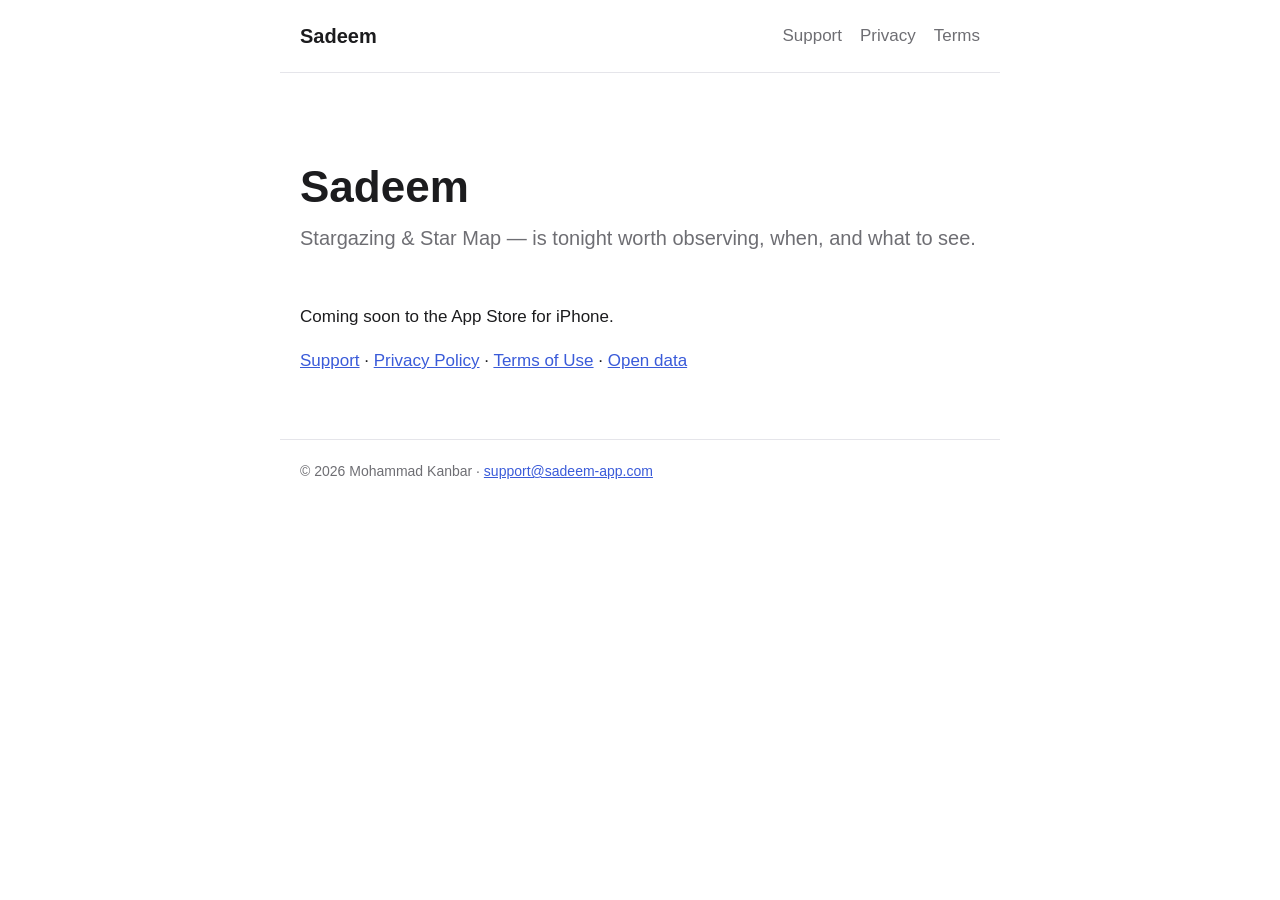
==== index.html @ 0cb6d9d6 "Sadeem website: privacy, terms, support and open data Co-Authored-By: Claude Opus 5.5 <noreply@anthr" ====
<!doctype html>
<html lang="en">
<head>
<meta charset="utf-8">
<meta name="viewport" content="width=device-width, initial-scale=1">
<title>Sadeem — Stargazing &amp; Star Map</title>
<meta name="description" content="Sadeem tells you whether tonight is worth observing, when, and what to see.">
<link rel="stylesheet" href="/style.css">
</head>
<body>
<header><a class="brand" href="/">Sadeem</a>
<nav><a href="/support/">Support</a><a href="/privacy/">Privacy</a><a href="/terms/">Terms</a></nav></header>
<main>
<section class="hero">
<h1>Sadeem</h1>
<p>Stargazing &amp; Star Map — is tonight worth observing, when, and what to see.</p>
</section>
<p>Coming soon to the App Store for iPhone.</p>
<p><a href="/support/">Support</a> · <a href="/privacy/">Privacy Policy</a> · <a href="/terms/">Terms of Use</a> · <a href="/data/">Open data</a></p>
</main>
<footer>© 2026 Mohammad Kanbar · <a href="mailto:support@sadeem-app.com">support@sadeem-app.com</a></footer>
</body>
</html>
---- style.css ----
:root {
  --bg: #ffffff;
  --text: #1c1c1e;
  --muted: #6e6e73;
  --line: #e5e5ea;
  --accent: #3a5bd9;
  color-scheme: light dark;
}
@media (prefers-color-scheme: dark) {
  :root {
    --bg: #0b0d14;
    --text: #f2f2f7;
    --muted: #a1a1aa;
    --line: #2c2c34;
    --accent: #8ea6ff;
  }
}
* { box-sizing: border-box; }
body {
  margin: 0;
  background: var(--bg);
  color: var(--text);
  font: 17px/1.6 -apple-system, BlinkMacSystemFont, "SF Pro Text", "Segoe UI", Roboto, sans-serif;
}
header, main, footer { max-width: 720px; margin: 0 auto; padding: 0 20px; }
header {
  display: flex; flex-wrap: wrap; gap: 12px; align-items: center; justify-content: space-between;
  padding-top: 20px; padding-bottom: 20px; border-bottom: 1px solid var(--line);
}
.brand { font-weight: 700; font-size: 20px; color: var(--text); text-decoration: none; }
nav { display: flex; gap: 18px; }
nav a { color: var(--muted); text-decoration: none; }
nav a:hover { color: var(--text); }
main { padding-top: 24px; padding-bottom: 48px; }
h1 { font-size: 34px; line-height: 1.2; margin: 16px 0 8px; }
h2 { font-size: 22px; margin: 36px 0 8px; }
h3 { font-size: 18px; margin: 28px 0 4px; }
a { color: var(--accent); }
hr { border: 0; border-top: 1px solid var(--line); margin: 32px 0; }
ul { padding-left: 22px; }
li { margin: 4px 0; }
footer { color: var(--muted); font-size: 14px; padding-top: 20px; padding-bottom: 40px; border-top: 1px solid var(--line); }
.hero { padding: 64px 0 32px; }
.hero h1 { font-size: 44px; margin: 0; }
.hero p { color: var(--muted); font-size: 20px; margin: 8px 0 0; }
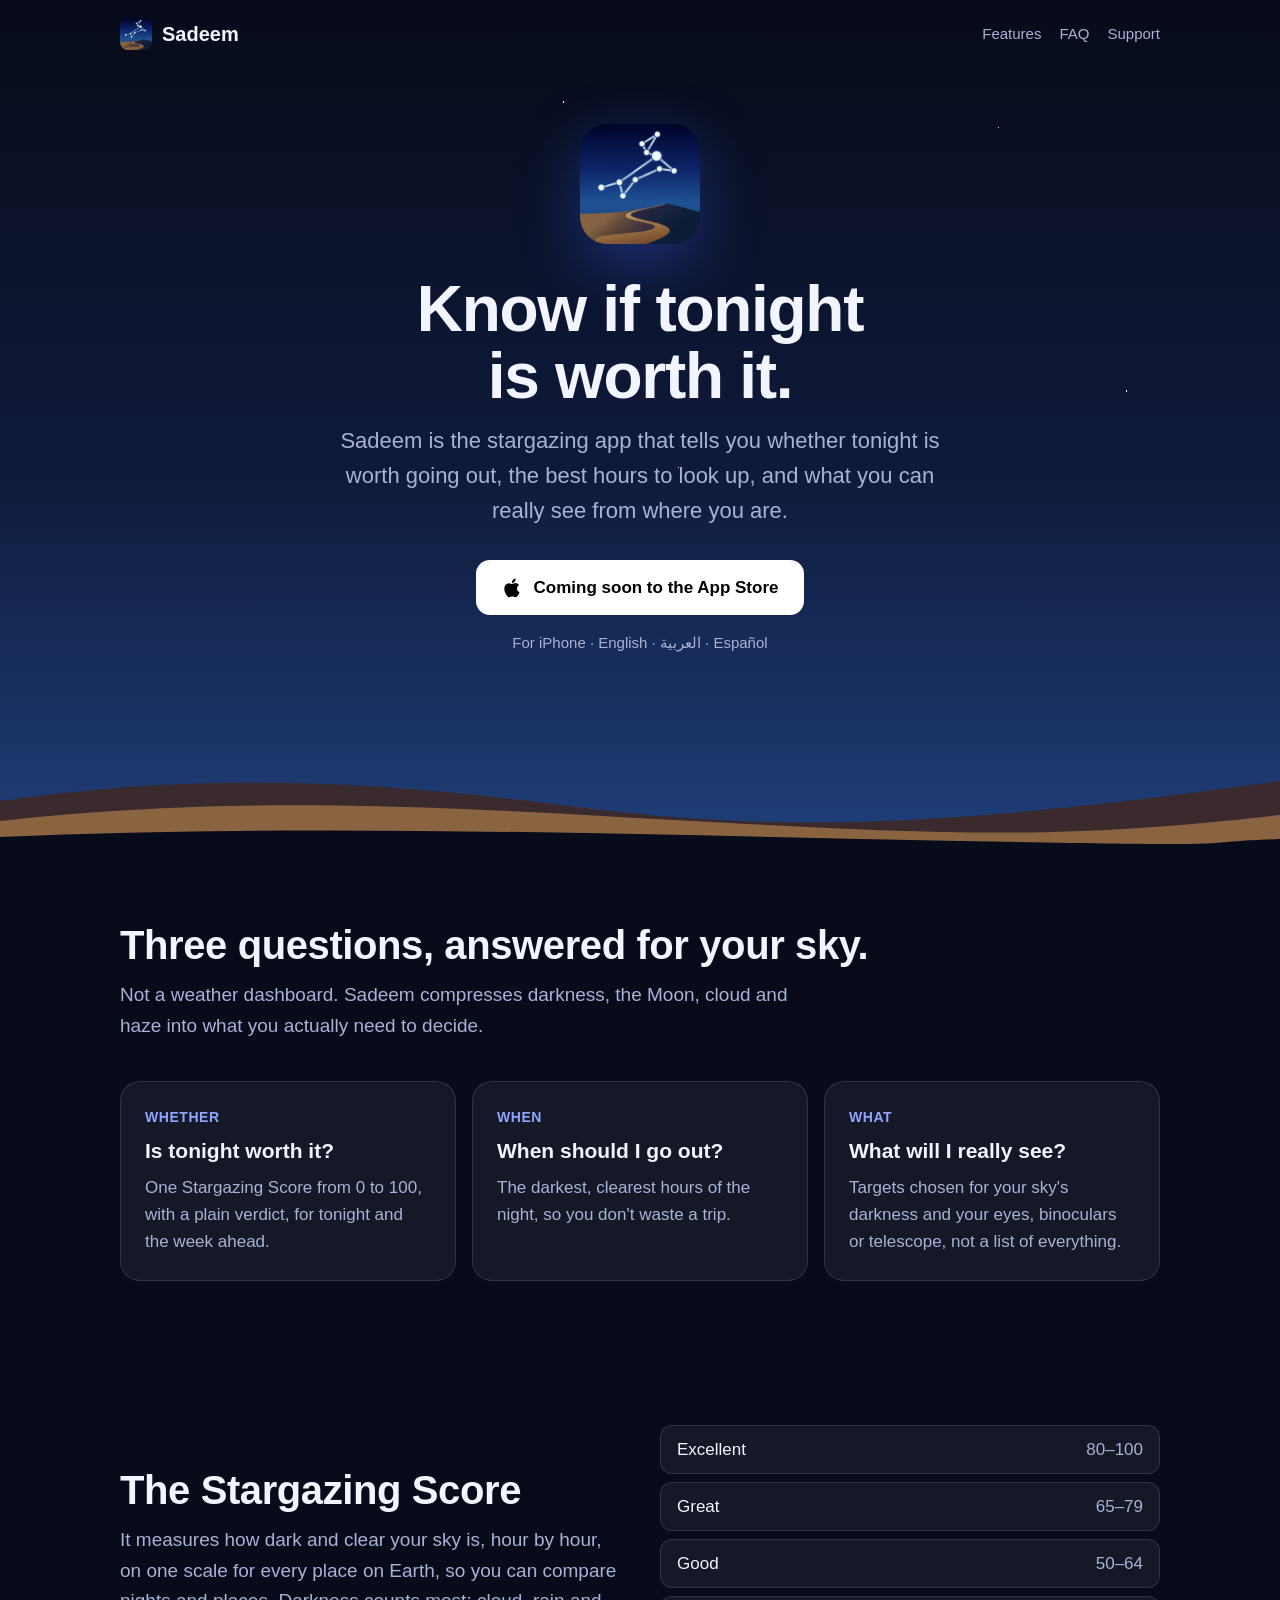
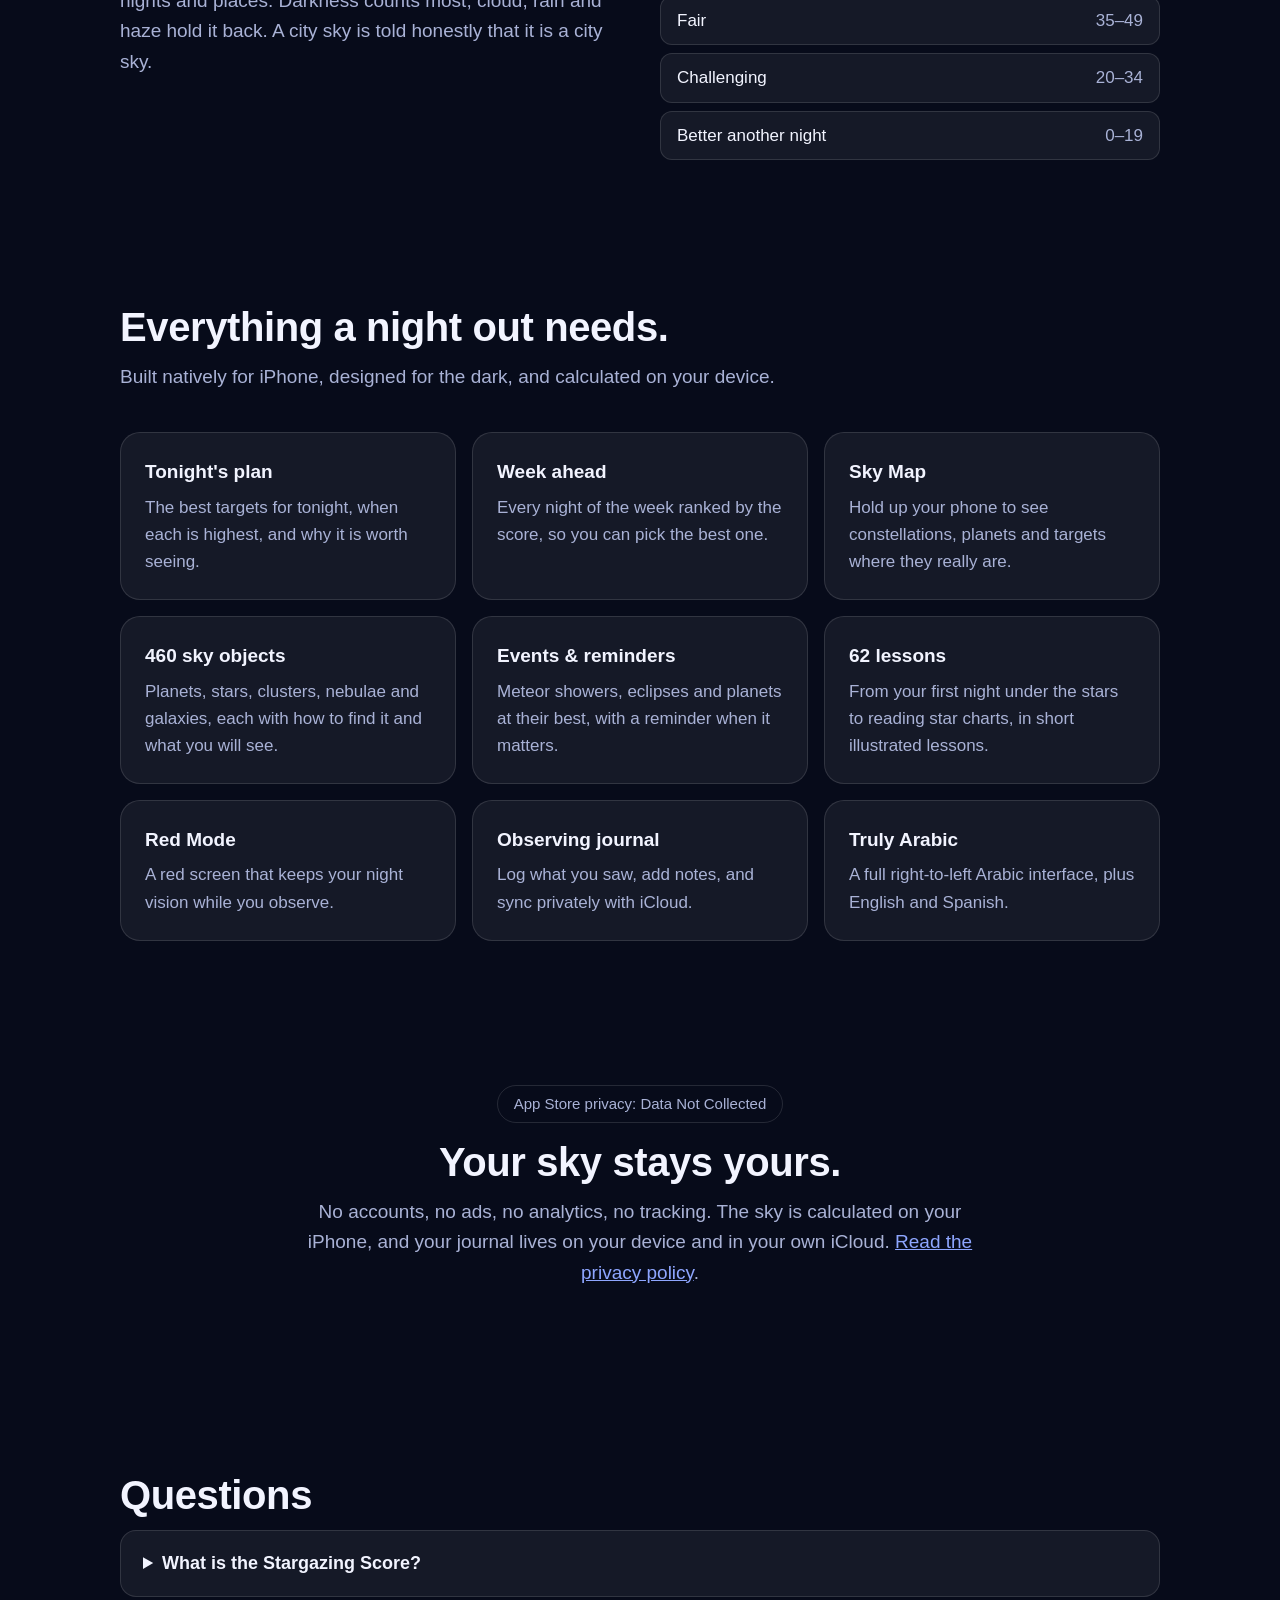
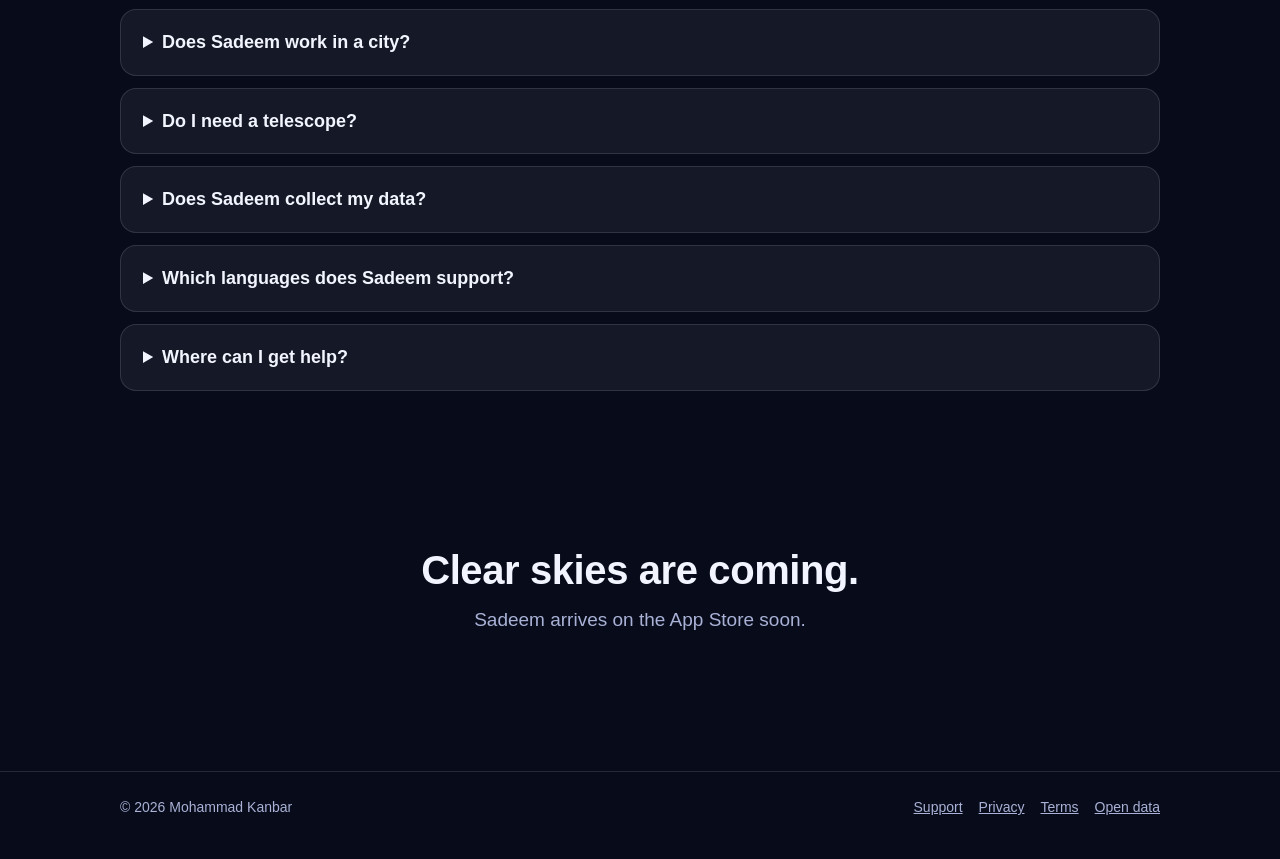
==== commit 572f72b0: "Home page, icons, sitemap and search metadata Co-Authored-By: Claude Opus 5.5 <noreply@anthropic.com" ====
--- a/index.html
+++ b/index.html
@@ -3,21 +3,257 @@
 <head>
 <meta charset="utf-8">
 <meta name="viewport" content="width=device-width, initial-scale=1">
-<title>Sadeem — Stargazing &amp; Star Map</title>
-<meta name="description" content="Sadeem tells you whether tonight is worth observing, when, and what to see.">
-<link rel="stylesheet" href="/style.css">
+<title>Sadeem — Stargazing App &amp; Star Map for iPhone</title>
+<meta name="description" content="Sadeem tells you if tonight is worth stargazing, the best hours to go out, and what you can really see from where you are: planets, stars, galaxies and meteor showers. In English, Arabic and Spanish.">
+<link rel="canonical" href="https://sadeem-app.com/">
+<link rel="icon" href="/img/favicon.png" type="image/png">
+<link rel="apple-touch-icon" href="/img/apple-touch-icon.png">
+<meta name="theme-color" content="#070b1a">
+<meta property="og:type" content="website">
+<meta property="og:site_name" content="Sadeem">
+<meta property="og:title" content="Sadeem — Stargazing App &amp; Star Map">
+<meta property="og:description" content="Is tonight worth stargazing? When should you go out, and what will you actually see? Sadeem answers for your sky.">
+<meta property="og:url" content="https://sadeem-app.com/">
+<meta property="og:image" content="https://sadeem-app.com/img/icon-512.png">
+<meta name="twitter:card" content="summary">
+<script type="application/ld+json">
+{
+  "@context": "https://schema.org",
+  "@type": "MobileApplication",
+  "name": "Sadeem: Stargazing & Star Map",
+  "alternateName": "سديم",
+  "operatingSystem": "iOS",
+  "applicationCategory": "ReferenceApplication",
+  "description": "A stargazing app that tells you whether tonight is worth observing, when, and what you can really see from your location.",
+  "inLanguage": ["en", "ar", "es"],
+  "image": "https://sadeem-app.com/img/icon-512.png",
+  "url": "https://sadeem-app.com/",
+  "author": { "@type": "Person", "name": "Mohammad Kanbar" }
+}
+</script>
+<script type="application/ld+json">
+{
+  "@context": "https://schema.org",
+  "@type": "FAQPage",
+  "mainEntity": [
+    { "@type": "Question", "name": "What is the Stargazing Score?",
+      "acceptedAnswer": { "@type": "Answer", "text": "A number from 0 to 100 that measures how dark and clear your sky is, hour by hour. It counts the darkness of your site, twilight and the Moon most, and cloud, rain and haze limit it. Places and nights are scored on one scale, so you can compare them." } },
+    { "@type": "Question", "name": "Does Sadeem work in a city?",
+      "acceptedAnswer": { "@type": "Answer", "text": "Yes. Sadeem estimates the light pollution where you are and only recommends what you can realistically see, such as the Moon, planets and bright stars and clusters. It also tells you how much more a darker site would show." } },
+    { "@type": "Question", "name": "Does Sadeem collect my data?",
+      "acceptedAnswer": { "@type": "Answer", "text": "No. There are no accounts, ads, analytics or tracking. Your journal stays on your device and in your own iCloud if you turn sync on." } },
+    { "@type": "Question", "name": "Which languages does Sadeem support?",
+      "acceptedAnswer": { "@type": "Answer", "text": "English, Arabic and Spanish, including a full right-to-left Arabic interface." } }
+  ]
+}
+</script>
+<style>
+:root {
+  --night: #070b1a;
+  --night-2: #0f1a3a;
+  --dusk: #1f3f7a;
+  --text: #f2f4ff;
+  --muted: #a9b2d6;
+  --card: rgba(255, 255, 255, 0.06);
+  --line: rgba(255, 255, 255, 0.12);
+  --accent: #8ea6ff;
+  --sand: #c99a5b;
+  color-scheme: dark;
+}
+* { box-sizing: border-box; }
+html { scroll-behavior: smooth; }
+@media (prefers-reduced-motion: reduce) { html { scroll-behavior: auto; } }
+body {
+  margin: 0; background: var(--night); color: var(--text);
+  font: 17px/1.6 -apple-system, BlinkMacSystemFont, "SF Pro Text", "Segoe UI", Roboto, sans-serif;
+  -webkit-font-smoothing: antialiased;
+}
+a { color: var(--accent); }
+.wrap { max-width: 1080px; margin: 0 auto; padding: 0 20px; }
+header.top { display: flex; align-items: center; justify-content: space-between; gap: 12px; padding: 18px 0; }
+.brand { display: flex; align-items: center; gap: 10px; color: var(--text); text-decoration: none; font-weight: 700; font-size: 20px; }
+.brand img { width: 32px; height: 32px; border-radius: 8px; }
+header.top nav { display: flex; gap: 18px; flex-wrap: wrap; }
+header.top nav a { color: var(--muted); text-decoration: none; font-size: 15px; }
+header.top nav a:hover { color: var(--text); }
+
+.sky {
+  position: relative; overflow: hidden;
+  background:
+    radial-gradient(1px 1px at 12% 18%, #fff 50%, transparent 51%),
+    radial-gradient(1px 1px at 28% 42%, #dfe6ff 50%, transparent 51%),
+    radial-gradient(1.5px 1.5px at 44% 12%, #fff 50%, transparent 51%),
+    radial-gradient(1px 1px at 63% 30%, #fff 50%, transparent 51%),
+    radial-gradient(1px 1px at 78% 15%, #cfd8ff 50%, transparent 51%),
+    radial-gradient(1.5px 1.5px at 88% 46%, #fff 50%, transparent 51%),
+    radial-gradient(1px 1px at 7% 60%, #fff 50%, transparent 51%),
+    radial-gradient(1px 1px at 53% 55%, #e6ebff 50%, transparent 51%),
+    radial-gradient(1px 1px at 35% 70%, #fff 50%, transparent 51%),
+    radial-gradient(1px 1px at 70% 66%, #fff 50%, transparent 51%),
+    radial-gradient(1px 1px at 94% 72%, #dfe6ff 50%, transparent 51%),
+    radial-gradient(1px 1px at 20% 84%, #fff 50%, transparent 51%),
+    linear-gradient(180deg, var(--night) 0%, var(--night-2) 55%, var(--dusk) 100%);
+}
+.hero { position: relative; text-align: center; padding: 56px 0 180px; }
+.hero .icon { width: 120px; height: 120px; border-radius: 27px; box-shadow: 0 20px 60px rgba(60, 100, 255, 0.35); }
+.hero h1 { font-size: clamp(40px, 7vw, 64px); line-height: 1.05; margin: 24px 0 12px; letter-spacing: -0.02em; }
+.hero p.lead { font-size: clamp(18px, 2.4vw, 22px); color: var(--muted); max-width: 640px; margin: 0 auto; }
+.cta { display: inline-flex; align-items: center; gap: 10px; margin-top: 32px; padding: 14px 26px; border-radius: 14px;
+  background: #fff; color: #000; text-decoration: none; font-weight: 600; font-size: 17px; }
+.cta svg { width: 22px; height: 22px; }
+.cta[aria-disabled="true"] { cursor: default; }
+.langs { margin-top: 16px; color: var(--muted); font-size: 15px; }
+.dunes { position: absolute; left: 0; right: 0; bottom: -1px; width: 100%; height: 140px; display: block; }
+
+section { padding: 72px 0; }
+section h2 { font-size: clamp(28px, 4vw, 40px); line-height: 1.15; margin: 0 0 12px; letter-spacing: -0.01em; }
+section p.sub { color: var(--muted); font-size: 19px; max-width: 680px; margin: 0 0 40px; }
+
+.questions { display: grid; grid-template-columns: repeat(auto-fit, minmax(220px, 1fr)); gap: 16px; }
+.q { background: var(--card); border: 1px solid var(--line); border-radius: 20px; padding: 24px; }
+.q .n { font-size: 14px; color: var(--accent); font-weight: 600; letter-spacing: 0.04em; text-transform: uppercase; }
+.q h3 { margin: 6px 0 6px; font-size: 21px; }
+.q p { margin: 0; color: var(--muted); }
+
+.score { display: grid; grid-template-columns: minmax(0, 1fr) minmax(0, 1fr); gap: 40px; align-items: center; }
+.bands { list-style: none; padding: 0; margin: 0; display: grid; gap: 8px; }
+.bands li { display: flex; justify-content: space-between; gap: 12px; background: var(--card); border: 1px solid var(--line);
+  border-radius: 12px; padding: 10px 16px; }
+.bands span:last-child { color: var(--muted); font-variant-numeric: tabular-nums; }
+
+.features { display: grid; grid-template-columns: repeat(auto-fit, minmax(260px, 1fr)); gap: 16px; }
+.f { background: var(--card); border: 1px solid var(--line); border-radius: 20px; padding: 24px; }
+.f h3 { margin: 0 0 6px; font-size: 19px; }
+.f p { margin: 0; color: var(--muted); }
+
+.privacy { text-align: center; }
+.privacy .badge { display: inline-block; border: 1px solid var(--line); border-radius: 999px; padding: 6px 16px; color: var(--muted); font-size: 15px; margin-bottom: 16px; }
+.privacy p.sub { margin-left: auto; margin-right: auto; }
+
+details { background: var(--card); border: 1px solid var(--line); border-radius: 16px; padding: 18px 22px; margin-bottom: 12px; }
+summary { cursor: pointer; font-weight: 600; font-size: 18px; }
+details p { color: var(--muted); margin: 10px 0 0; }
+
+.final { text-align: center; padding-bottom: 96px; }
+footer { border-top: 1px solid var(--line); color: var(--muted); font-size: 14px; padding: 24px 0 40px; }
+footer .wrap { display: flex; flex-wrap: wrap; justify-content: space-between; gap: 12px; }
+footer nav { display: flex; gap: 16px; flex-wrap: wrap; }
+footer a { color: var(--muted); }
+
+@media (max-width: 720px) {
+  .score { grid-template-columns: 1fr; }
+  .hero { padding-bottom: 140px; }
+  section { padding: 56px 0; }
+}
+</style>
 </head>
 <body>
-<header><a class="brand" href="/">Sadeem</a>
-<nav><a href="/support/">Support</a><a href="/privacy/">Privacy</a><a href="/terms/">Terms</a></nav></header>
+
+<div class="sky">
+  <div class="wrap">
+    <header class="top">
+      <a class="brand" href="/"><img src="/img/apple-touch-icon.png" alt="" width="32" height="32">Sadeem</a>
+      <nav><a href="#features">Features</a><a href="#faq">FAQ</a><a href="/support/">Support</a></nav>
+    </header>
+    <div class="hero">
+      <img class="icon" src="/img/icon-512.png" alt="Sadeem app icon: a constellation over desert dunes" width="120" height="120">
+      <h1>Know if tonight<br>is worth it.</h1>
+      <p class="lead">Sadeem is the stargazing app that tells you whether tonight is worth going out, the best hours to look up, and what you can really see from where you are.</p>
+      <a class="cta" href="#notify" aria-disabled="true">
+        <svg viewBox="0 0 24 24" aria-hidden="true"><path fill="currentColor" d="M16.4 12.6c0-2.6 2.1-3.8 2.2-3.9-1.2-1.8-3.1-2-3.7-2-1.6-.2-3.1.9-3.9.9-.8 0-2-.9-3.4-.9-1.7 0-3.3 1-4.2 2.6-1.8 3.1-.5 7.7 1.3 10.2.9 1.2 1.9 2.6 3.2 2.6 1.3-.1 1.8-.8 3.3-.8s2 .8 3.4.8c1.4 0 2.3-1.3 3.1-2.5 1-1.4 1.4-2.8 1.4-2.9 0 0-2.7-1-2.7-4.1zM13.9 4.9c.7-.9 1.2-2 1-3.2-1 0-2.3.7-3 1.6-.7.8-1.3 2-1.1 3.1 1.1.1 2.3-.6 3.1-1.5z"/></svg>
+        Coming soon to the App Store
+      </a>
+      <p class="langs">For iPhone · English · العربية · Español</p>
+    </div>
+  </div>
+  <svg class="dunes" viewBox="0 0 1440 140" preserveAspectRatio="none" aria-hidden="true">
+    <path d="M0 90 C 240 60, 420 70, 640 95 S 1040 120, 1440 70 L1440 140 L0 140 Z" fill="#3a2a2e"/>
+    <path d="M0 110 C 300 80, 560 100, 820 112 S 1200 128, 1440 104 L1440 140 L0 140 Z" fill="#8a6440"/>
+    <path d="M0 126 C 360 112, 720 124, 1080 130 S 1320 132, 1440 128 L1440 140 L0 140 Z" fill="#070b1a"/>
+  </svg>
+</div>
+
 <main>
-<section class="hero">
-<h1>Sadeem</h1>
-<p>Stargazing &amp; Star Map — is tonight worth observing, when, and what to see.</p>
-</section>
-<p>Coming soon to the App Store for iPhone.</p>
-<p><a href="/support/">Support</a> · <a href="/privacy/">Privacy Policy</a> · <a href="/terms/">Terms of Use</a> · <a href="/data/">Open data</a></p>
+  <section>
+    <div class="wrap">
+      <h2>Three questions, answered for your sky.</h2>
+      <p class="sub">Not a weather dashboard. Sadeem compresses darkness, the Moon, cloud and haze into what you actually need to decide.</p>
+      <div class="questions">
+        <div class="q"><div class="n">Whether</div><h3>Is tonight worth it?</h3><p>One Stargazing Score from 0 to 100, with a plain verdict, for tonight and the week ahead.</p></div>
+        <div class="q"><div class="n">When</div><h3>When should I go out?</h3><p>The darkest, clearest hours of the night, so you don't waste a trip.</p></div>
+        <div class="q"><div class="n">What</div><h3>What will I really see?</h3><p>Targets chosen for your sky's darkness and your eyes, binoculars or telescope, not a list of everything.</p></div>
+      </div>
+    </div>
+  </section>
+
+  <section>
+    <div class="wrap score">
+      <div>
+        <h2>The Stargazing Score</h2>
+        <p class="sub">It measures how dark and clear your sky is, hour by hour, on one scale for every place on Earth, so you can compare nights and places. Darkness counts most; cloud, rain and haze hold it back. A city sky is told honestly that it is a city sky.</p>
+      </div>
+      <ul class="bands" aria-label="Score bands">
+        <li><span>Excellent</span><span>80–100</span></li>
+        <li><span>Great</span><span>65–79</span></li>
+        <li><span>Good</span><span>50–64</span></li>
+        <li><span>Fair</span><span>35–49</span></li>
+        <li><span>Challenging</span><span>20–34</span></li>
+        <li><span>Better another night</span><span>0–19</span></li>
+      </ul>
+    </div>
+  </section>
+
+  <section id="features">
+    <div class="wrap">
+      <h2>Everything a night out needs.</h2>
+      <p class="sub">Built natively for iPhone, designed for the dark, and calculated on your device.</p>
+      <div class="features">
+        <div class="f"><h3>Tonight's plan</h3><p>The best targets for tonight, when each is highest, and why it is worth seeing.</p></div>
+        <div class="f"><h3>Week ahead</h3><p>Every night of the week ranked by the score, so you can pick the best one.</p></div>
+        <div class="f"><h3>Sky Map</h3><p>Hold up your phone to see constellations, planets and targets where they really are.</p></div>
+        <div class="f"><h3>460 sky objects</h3><p>Planets, stars, clusters, nebulae and galaxies, each with how to find it and what you will see.</p></div>
+        <div class="f"><h3>Events &amp; reminders</h3><p>Meteor showers, eclipses and planets at their best, with a reminder when it matters.</p></div>
+        <div class="f"><h3>62 lessons</h3><p>From your first night under the stars to reading star charts, in short illustrated lessons.</p></div>
+        <div class="f"><h3>Red Mode</h3><p>A red screen that keeps your night vision while you observe.</p></div>
+        <div class="f"><h3>Observing journal</h3><p>Log what you saw, add notes, and sync privately with iCloud.</p></div>
+        <div class="f"><h3>Truly Arabic</h3><p>A full right-to-left Arabic interface, plus English and Spanish.</p></div>
+      </div>
+    </div>
+  </section>
+
+  <section class="privacy">
+    <div class="wrap">
+      <div class="badge">App Store privacy: Data Not Collected</div>
+      <h2>Your sky stays yours.</h2>
+      <p class="sub">No accounts, no ads, no analytics, no tracking. The sky is calculated on your iPhone, and your journal lives on your device and in your own iCloud. <a href="/privacy/">Read the privacy policy</a>.</p>
+    </div>
+  </section>
+
+  <section id="faq">
+    <div class="wrap">
+      <h2>Questions</h2>
+      <details><summary>What is the Stargazing Score?</summary><p>A number from 0 to 100 that measures how dark and clear your sky is, hour by hour. It counts the darkness of your site, twilight and the Moon most, and cloud, rain and haze limit it. Places and nights are scored on one scale, so you can compare them.</p></details>
+      <details><summary>Does Sadeem work in a city?</summary><p>Yes. Sadeem estimates the light pollution where you are and only recommends what you can realistically see, such as the Moon, planets and bright stars and clusters. It also tells you how much more a darker site would show.</p></details>
+      <details><summary>Do I need a telescope?</summary><p>No. Sadeem plans for your eyes first, and also for binoculars and telescopes.</p></details>
+      <details><summary>Does Sadeem collect my data?</summary><p>No. There are no accounts, ads, analytics or tracking. Your journal stays on your device and in your own iCloud if you turn sync on.</p></details>
+      <details><summary>Which languages does Sadeem support?</summary><p>English, Arabic and Spanish, including a full right-to-left Arabic interface.</p></details>
+      <details><summary>Where can I get help?</summary><p>Visit <a href="/support/">Support</a> or email <a href="mailto:support@sadeem-app.com">support@sadeem-app.com</a>.</p></details>
+    </div>
+  </section>
+
+  <section class="final" id="notify">
+    <div class="wrap">
+      <h2>Clear skies are coming.</h2>
+      <p class="sub" style="margin-left:auto;margin-right:auto">Sadeem arrives on the App Store soon.</p>
+    </div>
+  </section>
 </main>
-<footer>© 2026 Mohammad Kanbar · <a href="mailto:support@sadeem-app.com">support@sadeem-app.com</a></footer>
+
+<footer>
+  <div class="wrap">
+    <span>© 2026 Mohammad Kanbar</span>
+    <nav><a href="/support/">Support</a><a href="/privacy/">Privacy</a><a href="/terms/">Terms</a><a href="/data/">Open data</a></nav>
+  </div>
+</footer>
 </body>
 </html>
